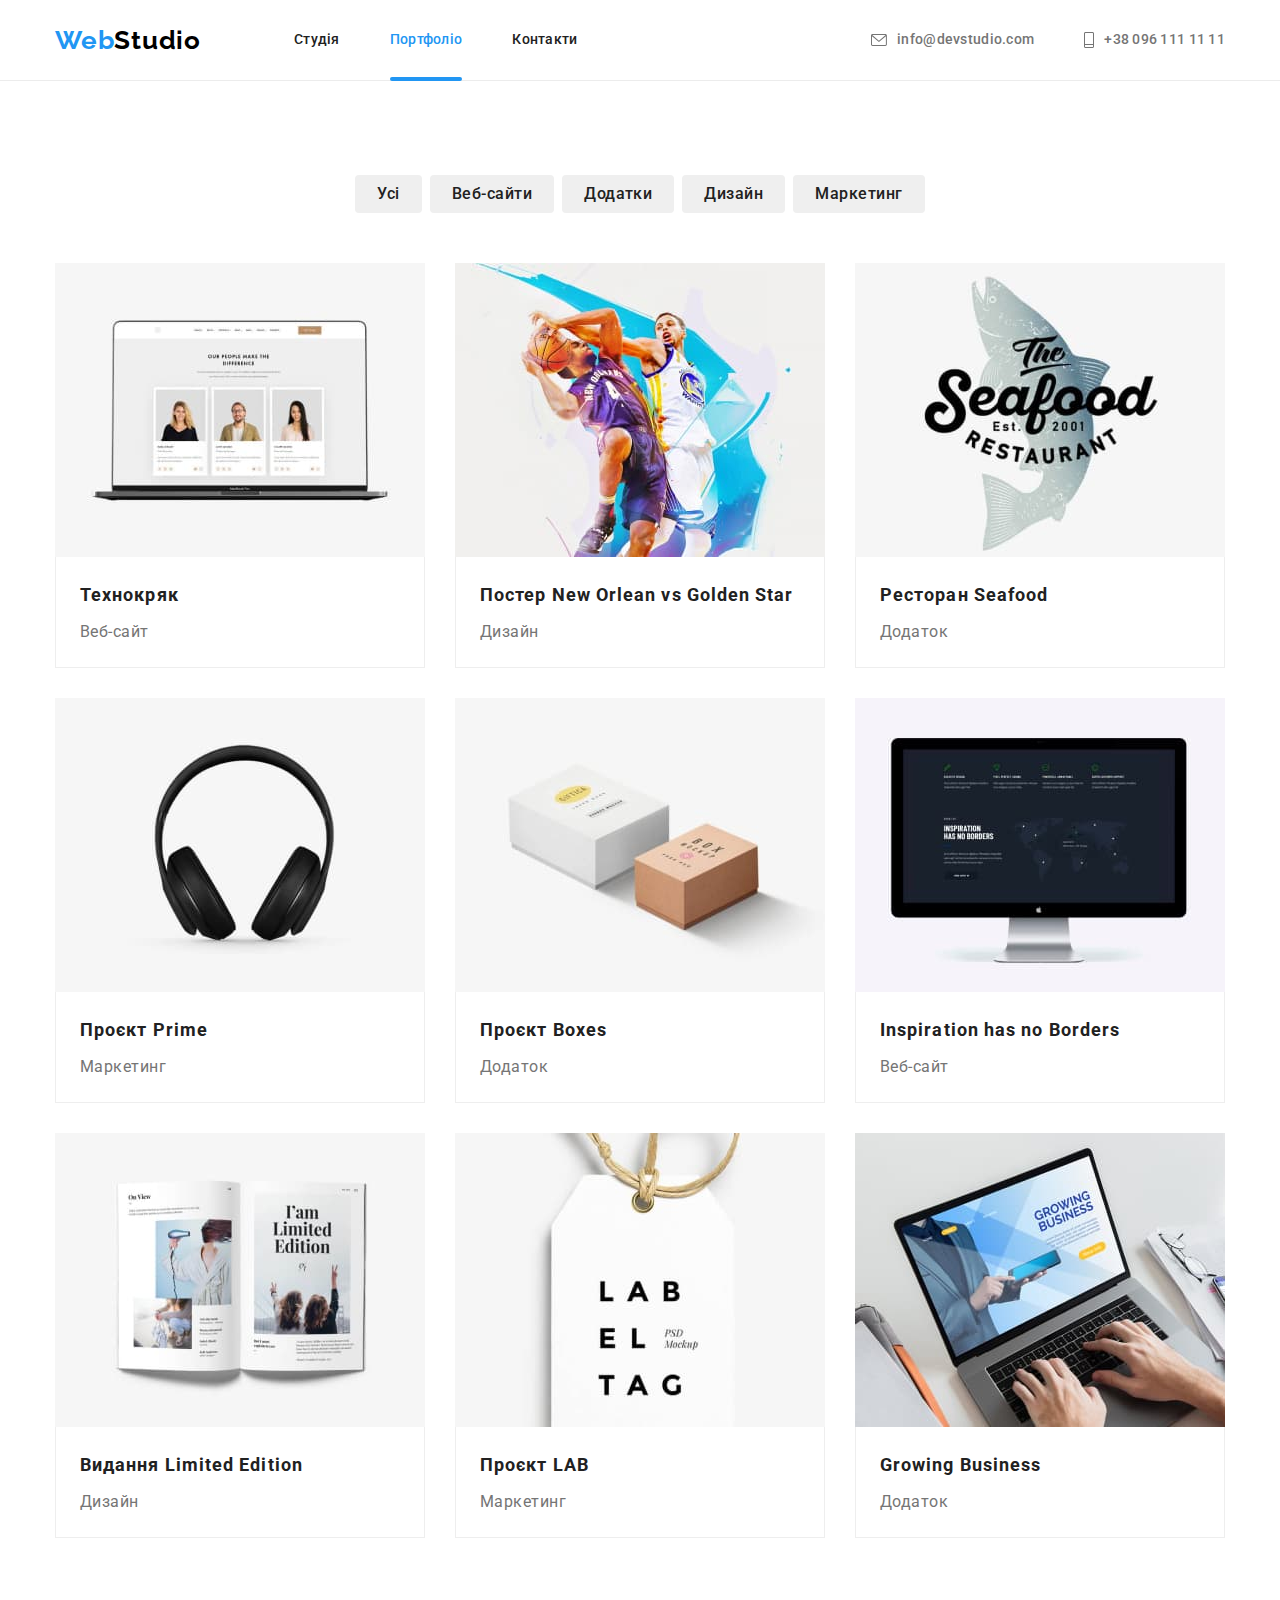
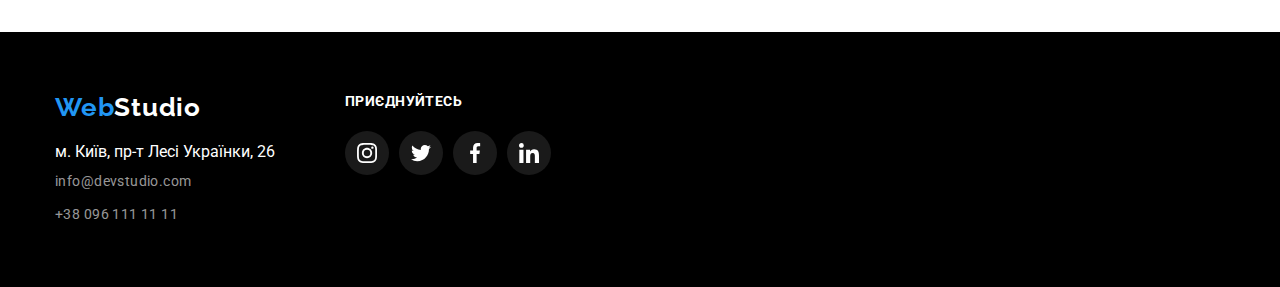
==== portfolio.html @ c5bbbfb1 "create repository" ====
<!DOCTYPE html>
<html lang="uk">
  <head>
    <meta charset="UTF-8" />
    <meta http-equiv="X-UA-Compatible" content="IE=edge" />
    <meta name="viewport" content="width=device-width, initial-scale=1.0" />
    <title>Web Studio</title>
    <link
      rel="stylesheet"
      href="https://cdnjs.cloudflare.com/ajax/libs/modern-normalize/1.1.0/modern-normalize.css"
      integrity="sha512-Y0MM+V6ymRKN2zStTqzQ227DWhhp4Mzdo6gnlRnuaNCbc+YN/ZH0sBCLTM4M0oSy9c9VKiCvd4Jk44aCLrNS5Q=="
      crossorigin="anonymous"
      referrerpolicy="no-referrer"
    />
    <link rel="stylesheet" href="./css/styles.css" />
    <link
      href="https://fonts.googleapis.com/css2?family=Raleway:wght@700&family=Roboto:wght@400;500;700;900&display=swap"
      rel="stylesheet"
    />
  </head>
  <body>
    <header class="header-page">
      <div class="container header-container">        
      <nav class="navigation">
        <a href="./index.html" class="logo link">
          <span  class="logo-web">Web</span>Studio
        </a>
        <ul class="list-nav list">
          <li>
            <a class="item-nav  link" href="./index.html">Студія</a>
          </li>
          <li>
            <a class="item-nav current link" href="./portfolio.html">Портфоліо</a>
          </li>
          <li><a class="item-nav link" href="">Контакти</a></li>
        </ul>
      </nav>

      <ul class="list-info list">
        <li>
          <a class="item-info link" href="mailto:info@devstudio.com">        
            <svg class="icon-header"  width="16" height="12">
              <use href="./images/icons.svg#icon-envelope"></use>
            </svg>
            info@devstudio.com        
          </a>
        </li>
        <li>
          <a class="item-info link" href="tel:+380961111111">
            <svg class="icon-header"  width="10" height="16">
              <use href="./images/icons.svg#icon-phone"></use>
            </svg>
            +38 096 111 11 11
          </a>
        </li>
      </ul>
      </div>
    </header>

    <main>
        <section class="section">
          <div class="container">
            <h1 class="visually-hidden"> Портфоліо</h1>
            <ul class="portfolio-items-nav list">
                <li class="portfolio-list"><button class="portfolio-btn btn" type="button">Усі</button></li>
                <li class="portfolio-list"><button class="portfolio-btn btn" type="button">Веб-сайти</button></li>
                <li class="portfolio-list"><button class="portfolio-btn btn" type="button">Додатки</button></li>
                <li class="portfolio-list"><button class="portfolio-btn btn" type="button">Дизайн</button></li>
                <li class="portfolio-list"><button class="portfolio-btn btn" type="button">Маркетинг</button></li>
            </ul>
            <ul class="portfolio-items list">
                <li class="portfolio-item">
                    <a class="link"  href="#"> 
                      <div class="portfolio-wrap">
                      <img src="./images/site1.jpg" alt="Приклад сайту" width="370" height="294">
                      <p class="portfolio-top-text"> Ресурс пропонує комплексні пропозиції з різним рівнем функціоналу та сервісів. Все це дозволить відвідувачу отримати вичерпні відомості про компанію чи приватну особу.</p>
                    </div>
                      <div class="example">
                    <h2 class="portfolio-subtitle"> Технокряк </h2>
                    <p class="portfolio-text"> Веб-сайт </p>
                  </div>
                  </a>
                </li>
                <li class="portfolio-item">
                    <a class="link"  href="#"> 
                      <div class="portfolio-wrap">
                      <img src="./images/design1.jpg" alt="Приклад дизайну" width="370" height="294">
                      <p class="portfolio-top-text"> Ресурс пропонує комплексні пропозиції з різним рівнем функціоналу та сервісів. Все це дозволить відвідувачу отримати вичерпні відомості про компанію чи приватну особу.</p>
                    </div>
                      <div class="example">
                    <h2 class="portfolio-subtitle"> Постер New Orlean vs Golden Star </h2>
                    <p class="portfolio-text"> Дизайн </p>
                 </div>
                 </a>
                </li>
                <li class="portfolio-item">
                    <a class="link" href="#">
                      <div class="portfolio-wrap">
                       <img src="./images/app1.jpg" alt="Приклад додатку" width="370" height="294">
                       <p class="portfolio-top-text"> Ресурс пропонує комплексні пропозиції з різним рівнем функціоналу та сервісів. Все це дозволить відвідувачу отримати вичерпні відомості про компанію чи приватну особу.</p>
                      </div>
                       <div class="example">
                    <h2 class="portfolio-subtitle"> Ресторан Seafood </h2>
                    <p class="portfolio-text"> Додаток </p>
                  </div>
                </a>
                </li>
                <li class="portfolio-item">
                    <a class="link" href="#"> 
                      <div class="portfolio-wrap">
                      <img src="./images/marketing1.jpg" alt="Приклад маркетингу" width="370" height="294">
                      <p class="portfolio-top-text"> Ресурс пропонує комплексні пропозиції з різним рівнем функціоналу та сервісів. Все це дозволить відвідувачу отримати вичерпні відомості про компанію чи приватну особу.</p>
                    </div>
                      <div class="example">
                      <h2 class="portfolio-subtitle"> Проєкт Prime </h2>
                    <p class="portfolio-text"> Маркетинг </p>
                  </div>
                  </a>
                </li>
                <li class="portfolio-item">
                    <a class="link" href="#"> 
                      <div class="portfolio-wrap">
                      <img src="./images/app2.jpg" alt="Приклад додатку" width="370" height="294">
                      <p class="portfolio-top-text"> Ресурс пропонує комплексні пропозиції з різним рівнем функціоналу та сервісів. Все це дозволить відвідувачу отримати вичерпні відомості про компанію чи приватну особу.</p>
                    </div>
                      <div class="example">
                      <h2 class="portfolio-subtitle"> Проєкт Boxes </h2>
                    <p class="portfolio-text"> Додаток </p>
                  </div>
                  </a>
                </li>
                <li class="portfolio-item">
                    <a class="link" href="#">
                      <div class="portfolio-wrap">
                       <img src="./images/site2.jpg" alt="Приклад сайту" width="370" height="294">
                       <p class="portfolio-top-text"> Ресурс пропонує комплексні пропозиції з різним рівнем функціоналу та сервісів. Все це дозволить відвідувачу отримати вичерпні відомості про компанію чи приватну особу.</p>
                      </div>
                       <div class="example">
                      <h2 class="portfolio-subtitle"> Inspiration has no Borders </h2>
                    <p class="portfolio-text">  Веб-сайт </p>
                  </div>
                  </a>
                </li>
                <li class="portfolio-item">
                    <a class="link" href="#"> 
                      <div class="portfolio-wrap">
                      <img src="./images/design2.jpg" alt="Приклад дизайну" width="370" height="294">
                      <p class="portfolio-top-text"> Ресурс пропонує комплексні пропозиції з різним рівнем функціоналу та сервісів. Все це дозволить відвідувачу отримати вичерпні відомості про компанію чи приватну особу.</p>
                    </div>
                      <div class="example">
                      <h2 class="portfolio-subtitle"> Видання Limited Edition </h2>
                    <p class="portfolio-text"> Дизайн </p>
                  </div>
                  </a>
                </li>
                <li class="portfolio-item">
                    <a class="link" href="#"> 
                      <div class="portfolio-wrap">
                      <img src="./images/marketing2.jpg" alt="Приклад маркетингу" width="370" height="294">
                      <p class="portfolio-top-text"> Ресурс пропонує комплексні пропозиції з різним рівнем функціоналу та сервісів. Все це дозволить відвідувачу отримати вичерпні відомості про компанію чи приватну особу.</p>
                    </div>
                      <div class="example">
                      <h2 class="portfolio-subtitle"> Проєкт LAB </h2>
                    <p class="portfolio-text"> Маркетинг </p>
                  </div>
                  </a>
                </li>
                <li class="portfolio-item">
                    <a class="link" href="#"> 
                      <div class="portfolio-wrap"> 
                      <img src="./images/app3.jpg" alt="Приклад додатку" width="370" height="294">
                      <p class="portfolio-top-text"> Ресурс пропонує комплексні пропозиції з різним рівнем функціоналу та сервісів. Все це дозволить відвідувачу отримати вичерпні відомості про компанію чи приватну особу.</p>
                    </div>
                      <div class="example">
                      <h2 class="portfolio-subtitle"> Growing Business </h2>
                    <p class="portfolio-text"> Додаток </p>
                  </div>
                  </a>
                </li>
            </ul>
          </div>
        </section>
    </main>

    <footer class="footer-page">
      <div class="container footer-container">
        <div class="address-div">
        <div class="all-logo">
      <a href="./index.html" class="logo link">
        <span class="logo-web">Web</span>Studio
      </a>
    </div>
      <address class="footer-address">м. Київ, пр-т Лесі Українки, 26</address>
        <ul class="list ">
          <li class="footer-list">
            <a class="item-info mail link" href="mailto:info@devstudio.com">
              info@devstudio.com
            </a>
          </li>
          <li class="footer-list">
            <a class="item-info tel link" href="tel:+380961111111">
              +38 096 111 11 11
            </a>
          </li>
        </ul>
    </div>
      <div class="footer-soc">    
      <span class="footer-title">ПРИЄДНУЙТЕСЬ</span>
      <ul class="footer-soc-list">
        <li class="footer-soc-item">
          <a class="soc-link" href="#">
          <svg class="soc-svg" width="20" height="20">
            <use href="./images/icons.svg#icon-instagram"></use>
          </svg>
        </a>
        </li>
        <li class="footer-soc-item">
          <a class="soc-link" href="#">
          <svg class="soc-svg" width="20" height="20">
            <use href="./images/icons.svg#icon-twitter"></use>
          </svg>
        </a>
        </li>
        <li class="footer-soc-item">
          <a class="soc-link" href="#">
          <svg class="soc-svg" width="20" height="20">
            <use href="./images/icons.svg#icon-facebook"></use>
          </svg>
        </a>
        </li>
        <li class="footer-soc-item">
          <a class="soc-link" href="#">
          <svg class="soc-svg" width="20" height="20">
            <use href="./images/icons.svg#icon-linkedin"></use>
          </svg>
        </a>
        </li>
      </ul>
    </div>
    </div>

    </footer> 
  </body>
</html>
---- css/styles.css ----
:root {

    --primary-background-color: #FFFFFF;
    --hero-background-color: #2F303A;
    --section-backgroud-color: #F5F4FA; 
    --footer-background-color:  #000000;
    --title-text-color: #212121;
    --hero-title-color:  #FFFFFF;
    --subtitle-text-color: #212121;
    --text-color:  #757575;
    --accent-color:  #2196F3;
    --btn-background-color: #2196F3;
    --btn-text-color: #212121;
    --btn-text-color-active:  #FFFFFF;
    --btn-background-active: #188CE8; 
    --logo-text: #000000; 
    --svg-color: #FFFFFF;
    --svg-second-color: #AFB1B8; 
}

body {
    color:var(--title-text-color);
    font-family: Roboto, sans-serif;
    background-color: var(--primary-background-color);
}

h1,
h2,
h3,
h4,
h5,
h6,
p {
  margin: 0;
}

ul {
    list-style: none;
    margin: 0;
    padding: 0;
  }

  img {
    display: block;
  }

.link  {
    text-decoration: none;
}

.list {
    list-style: none;
}

.btn {
    font-family: inherit;
    cursor: pointer;
    border: none;
}

.container {
    width: 1200px;
    padding-left: 15px;
    padding-right: 15px;
    margin: 0 auto;
    /* outline: 2px solid red; */
  }

  .title {
    font-size: 36px;
    line-height: 1.17;
    text-align: center;
    letter-spacing: 0.03em;
    color: var(--title-text-color);
    margin: 0 auto 50px;
   }
  

/* ----------- ШАПКА-----------*/
.header-page {
    border-bottom: 1px solid #ECECEC;
    position: relative;
}

.header-container {
    display:flex;
    align-items: center;
    /* padding-top: 24px;
    padding-bottom: 25px; */
    height: 80px;
}

.logo {
    font-family: 'Raleway';
    font-weight: 700;
    font-size: 26px;
    line-height: 1.19;
    letter-spacing: 0.03em;
    color: var(--logo-text);
    margin-right: 93px;
}

.logo-web {
    color: var(--accent-color);
}

.navigation {
    margin-right: auto;
    display:flex;
    align-items: center;
}

.list-nav  {
    display: flex;
    gap: 50px;
    margin: 0;
}

.list-info {
    display: flex;
    gap: 50px;
}


.icon-header {
    margin-right: 10px;
    fill: currentColor;

}

.item-nav {
    display: block;
    position: relative;
    font-weight: 500;
    font-size: 14px;
    line-height: 1.14;
    letter-spacing: 0.02em;
    color: var(--subtitle-text-color);
    transition: color 250ms cubic-bezier(0.4, 0, 0.2, 1);
    padding: 32px 0; 
 
}


.item-nav:hover,
.item-nav:focus {
    color: var(--accent-color); 
}



.current::after  {
    content: '';
    position: absolute;
    width: 100%; 
    height: 4px;
    background-color: #2196F3;
    border-radius: 2px;
    bottom: 0;
    left: 0;
    display: block; 
    bottom: -1px;
    
}

.item-nav.current {
    color: var(--accent-color);

} 

.item-info {
    display: flex;
    align-items: center;
    font-weight: 500;
    font-size: 14px;
    line-height: 1.14;
    letter-spacing: 0.02em;
    color: var(--text-color);
    transition: color 250ms cubic-bezier(0.4, 0, 0.2, 1);
}

.item-info:hover,
.item-info:focus {
    color: var(--accent-color);
}

/* ГЕРОЙ */

.hero {
    padding-top: 200px;
    padding-bottom: 200px;
    background-image:
    linear-gradient(rgba(47, 48, 58, 0.4),
     rgba(47, 48, 58, 0.4)), 
    url(../images/background.jpg);
    background-repeat: no-repeat;
    background-position: center;
    background-size: cover;
    max-width: 1600px;
    margin: 0 auto;     
}


.hero-title {
    font-weight: 900;
    font-size: 44px;
    line-height: 1.36;
    text-align: center;
    letter-spacing: 0.06em;
    text-transform: uppercase;
    color: var(--hero-title-color);
    margin-bottom: 30px;

}

.hero-btn {
    font-weight: 700;
    font-size: 16px;
    line-height: 1.88;
    display: flex;
    align-items: center;
    text-align: center;
    letter-spacing: 0.06em;
    color: var(--btn-text-color-active) ;
    background-color: var(--btn-background-color);
    margin: 0 auto;
    min-width: 216px;
    box-shadow: 0px 4px 4px rgba(0, 0, 0, 0.15);
    border-radius: 4px;
    padding: 10px 32px;
    transition: color 250ms cubic-bezier(0.4, 0, 0.2, 1),  
        background 250ms cubic-bezier(0.4, 0, 0.2, 1);
    }

.hero-btn:hover,
.hero-btn:focus {
    color: var(--hero-title-color);
    background: var(--btn-background-active);
}

/* ----------- НАШІ ОСОБЛИВОСТІ-----------*/
.section {
    padding-top: 94px;
    padding-bottom: 94px;
}


.visually-hidden {
    position: absolute;
    width: 1px;
    height: 1px;
    margin: -1px;
    border: 0;
    padding: 0;
    white-space: nowrap;
    clip-path: inset(100%);
    clip: rect(0 0 0 0);
    overflow: hidden;
  }
  
.features.section {
     padding-bottom: 0;
}

.features-list {
    display: flex;
    gap: 30px;
}

.features-subtitle {
    font-size: 14px;
    line-height: 1.14;
    letter-spacing: 0.03em;
    text-transform: uppercase;
    color: var(--subtitle-text-color);
    margin-bottom: 10px;
}

.features-item {
    flex-basis: calc((100% - 90px)/4)
}

.features-text {
    font-size: 14px;
    line-height: 1.71;
    letter-spacing: 0.03em;
    color: var(--text-color);
}

.features-svg {
    display: flex;
    gap: 30px;
}

.features-icons {
    display: flex;
    height: 120px;
    background-color: #F5F4FA;
    gap: 30px;
    align-items: center;
    justify-content: center;
    margin-bottom: 30px;
}



/* ----------- ЧИМ МИ ЗАЙМАЄМОСЬ-----------*/
.about-container {
    display: flex;
    flex-wrap: wrap;
    padding-top: 0 auto;
}

.about-list {
    display: flex;
    gap: 30px;
}
.about-item {
    position: relative;
}

.about-text {
    position: absolute;
    width: 100%;
    height: 70px;
    left: 0;
    font-weight: 700;
    font-size: 14px;
    line-height: 1.14;
    text-align: center;
    letter-spacing: 0.03em;
    text-transform: uppercase;
    color: #FFFFFF;
    background: rgba(47, 48, 58, 0.8);
    display: flex; 
    align-items: center; 
    justify-content: center;
    bottom: 0;
}

/* ----------- НАША КОМАНДА-----------*/
.our-container {
    display: flex;
    flex-wrap: wrap;   
}

.person {
    padding-top: 30px ;
    padding-bottom: 30px;
}

.our {
   background-color: var(--section-backgroud-color); 
}

.our-list .our-item {
    background-color: var(--primary-background-color);
}
 
.our-list {
    display: flex;
    gap: 30px;
}

 .our-item {
    box-shadow: 0px 1px 3px rgba(0, 0, 0, 0.12), 0px 1px 1px rgba(0, 0, 0, 0.14), 0px 2px 1px rgba(0, 0, 0, 0.2);
    border-radius: 0px 0px 4px 4px;
 }


.our-item-name {
    font-weight: 500;
    font-size: 16px;
    line-height: 1.19;
    text-align: center;
    letter-spacing: 0.03em;
    color: var(--subtitle-text-color);
    margin-bottom: 10px;
}

.our-text {
    font-size: 16px;
    line-height: 1.19;
    text-align: center;
    letter-spacing: 0.03em;
    color: var(--text-color);
}

.soc-svg {
    fill: var(--svg-second-color);
    transition: fill 250ms cubic-bezier(0.4, 0, 0.2, 1);
    
}

.soc-item {
    width: 44px;
    height: 44px;  
}

.soc-list {
    display: flex; 
    justify-content: center;
    gap: 10px;
    margin-top: 16px; 
 }

.soc-link {
    width: 100%;
    height: 100%;
    display: flex;
    border-radius: 24px;
    align-items: center;
    justify-content: center;
    transition: background-color 250ms cubic-bezier(0.4, 0, 0.2, 1);
}

.soc-svg:hover,
.soc-svg:focus {
    fill: var(--svg-color);
}

.soc-link:hover,
.soc-link:focus {
    background-color: var(--accent-color);
}

.soc-link:hover .soc-svg {
    fill: var(--svg-color); 
}

.soc-link:focus .soc-svg {
    fill: var(--svg-color); 
}


/* ------НАШІ КЛІЄНТИ------- */

.client-list {
    display: flex;
    align-items: center;
    justify-content: center;
    gap: 30px;
}

.client-svg {
    fill: var(--svg-second-color);
    transition: fill 250ms cubic-bezier(0.4, 0, 0.2, 1);
    
}

.client-svg:hover {
    fill: var(--accent-color);
}

.client-link {
    height: 92px;
    border: 1px solid #AFB1B8;
    border-radius: 4px;
    display: flex;
    align-items: center;
    justify-content: center;
    transition: border 250ms cubic-bezier(0.4, 0, 0.2, 1);
}
.client-item {
    flex-basis: calc((100% - 150px)/6)
}

.client-link:hover .client-svg {
    fill: var(--accent-color);
}
.client-link:focus .client-svg {
    fill: var(--accent-color);
}

.client-link:hover,
.client-link:focus {
    border: 1px solid #2196F3; 
}

/* -----------ПІДВАЛ-----------*/
.footer-container {
    display: flex;
    gap: 70px;
} 

.footer-page {
    background-color: var(--footer-background-color);
    color: var(--hero-title-color);
    padding-top: 60px;
    padding-bottom: 60px;
}
.footer-page .item-info {
    font-weight: 400;
    font-size: 14px;
    line-height: 1.71;
    letter-spacing: 0.03em;
}

.footer-page .logo {
    color: var(--hero-title-color);
}

.all-logo {
    margin-bottom: 20px;
}
.footer-page  .logo  {
    margin-right: 0;
}
 .mail, .tel {
    color: rgba(255, 255, 255, 0.6);
}
.footer-list:not(:last-child) {
    margin-bottom: 9px;
}

.footer-address {
	font-style: inherit;
    margin-bottom: 9px;
}


/* -----FOOTER SOCIAL LINK-------- */

.footer-title {
    font-weight: 700;
    font-size: 14px;
    line-height: 16px;
    letter-spacing: 0.03em;
    color: #FFFFFF;
}

.footer-soc-item {
    width: 44px;
    height: 44px;  
    background: rgba(255, 255, 255, 0.1);
    border-radius: 24px;
}
.soc-link {
    width: 100%;
    height: 100%;
}

.footer-soc {
    width: 206px;
    height: 80px;
    display: block;
    align-items: baseline;
    box-sizing: border-box;
   
}
 .footer-soc-list {
    display: flex;
    gap: 10px;
    margin-top: 20px;
 }

 .footer-soc-item .soc-svg {
    fill: #FFFFFF;
 }


/* -----------ПОРТФОЛІО----------- */

.portfolio-items-nav {
    display: flex;
    margin-bottom: 50px;
    gap: 8px;
    justify-content: center;
}

.portfolio-items {
    display: flex;
    gap: 30px;
    flex-wrap: wrap;
}
.portfolio-item {
    flex-basis: calc((100% - 60px)/3);
    /* border-bottom: 1px solid #EEEEEE; */
    text-decoration: none;
    
    
}

.portfolio-btn {
    /* min-width: 125px; */
    font-weight: 500;
    font-size: 16px;
    line-height: 1.62;
    text-align: center;
    letter-spacing: 0.03em;
    color: var(--title-text-color);
    border-radius: 4px;
    padding: 6px 22px;
    transition: color 250ms cubic-bezier(0.4, 0, 0.2, 1),
    background-color 250ms cubic-bezier(0.4, 0, 0.2, 1),
    box-shadow 250ms cubic-bezier(0.4, 0, 0.2, 1);
}

.portfolio-btn:hover,
.portfolio-btn:focus {
    color: var(--btn-text-color-active);
    background-color: var(--accent-color);
    box-shadow: 0px 3px 1px rgba(0, 0, 0, 0.1), 
    0px 1px 2px rgba(0, 0, 0, 0.08), 
    0px 2px 2px rgba(0, 0, 0, 0.12);
}

.portfolio-item .link {
    display:block;
    transition: box-shadow 250ms cubic-bezier(0.4, 0, 0.2, 1);
}


.portfolio-item .link:hover,
.portfolio-item .link:focus {
    box-shadow: 0px 1px 1px rgba(0, 0, 0, 0.12), 
    0px 4px 4px rgba(0, 0, 0, 0.06), 
    1px 4px 6px rgba(0, 0, 0, 0.16);
}

.portfolio-subtitle {
    font-size: 18px;
    line-height: 2;
    letter-spacing: 0.06em;
    color: var(--subtitle-text-color);
    margin-bottom: 4px;
}

.portfolio-text {
    font-size: 16px;
    line-height: 1.88;
    letter-spacing: 0.03em;
    color: var(--text-color);
}

.example {
    padding: 20px 24px;
    border: 1px  solid #EEEEEE;
    border-top: 0;
}

.portfolio-wrap {
    position: relative;
    overflow: hidden;
}
.portfolio-top-text {
    position: absolute;
    top: 0;
    left: 0;
    background-color: rgba(33, 150, 243, 0.9);
    color: #FFFFFF;
    font-weight: 400;
    font-size: 18px;
    line-height: 1.56;
    letter-spacing: 0.03em;
    padding: 0 24px;
    display: flex;
    align-items: center;
    justify-content: center;

    height: 100%;
    transform: translateY(100%);
    transition:  transform 250ms cubic-bezier(0.4, 0, 0.2, 1);
}

.link:hover .portfolio-top-text,
.link:focus .portfolio-top-text {
    transform: translateY(0%)
}

.backdrop {
    position: fixed;
    top: 0;
    width: 100%;
    height: 100%;
    background-color: rgba(0, 0, 0, 0.2);
    transition: opacity 250ms cubic-bezier(0.4, 0, 0.2, 1),
    visibility 250ms cubic-bezier(0.4, 0, 0.2, 1);

}



.modal {
    width: 528px;
    min-height: 581px;
    background: #FFFFFF;
    box-shadow: 0px 1px 3px rgba(0, 0, 0, 0.12), 0px 1px 1px rgba(0, 0, 0, 0.14), 0px 2px 1px rgba(0, 0, 0, 0.2);
    border-radius: 4px;
    position: absolute;
    top: 50%;
    left: 50%;
    transform: translate(-50%, -50%) scale(1);
    transition: transform 250ms cubic-bezier(0.4, 0, 0.2, 1);
}

.backdrop.is-hidden .modal {
    transform: translate(-50%, -50%) scale(1.5);
}

.modal-close {
    position: absolute;
    right: 8px;
    top: 8px;
    width: 30px;
    height: 30px;
    border: 1px solid rgba(0, 0, 0, 0.1);
    border-radius: 50%;
    display: flex;
    align-items: center;
    justify-content: center;
    background-color: transparent ;

    cursor: pointer;
}



.is-hidden {
    opacity: 0;
    visibility: hidden;
    pointer-events: none;
}
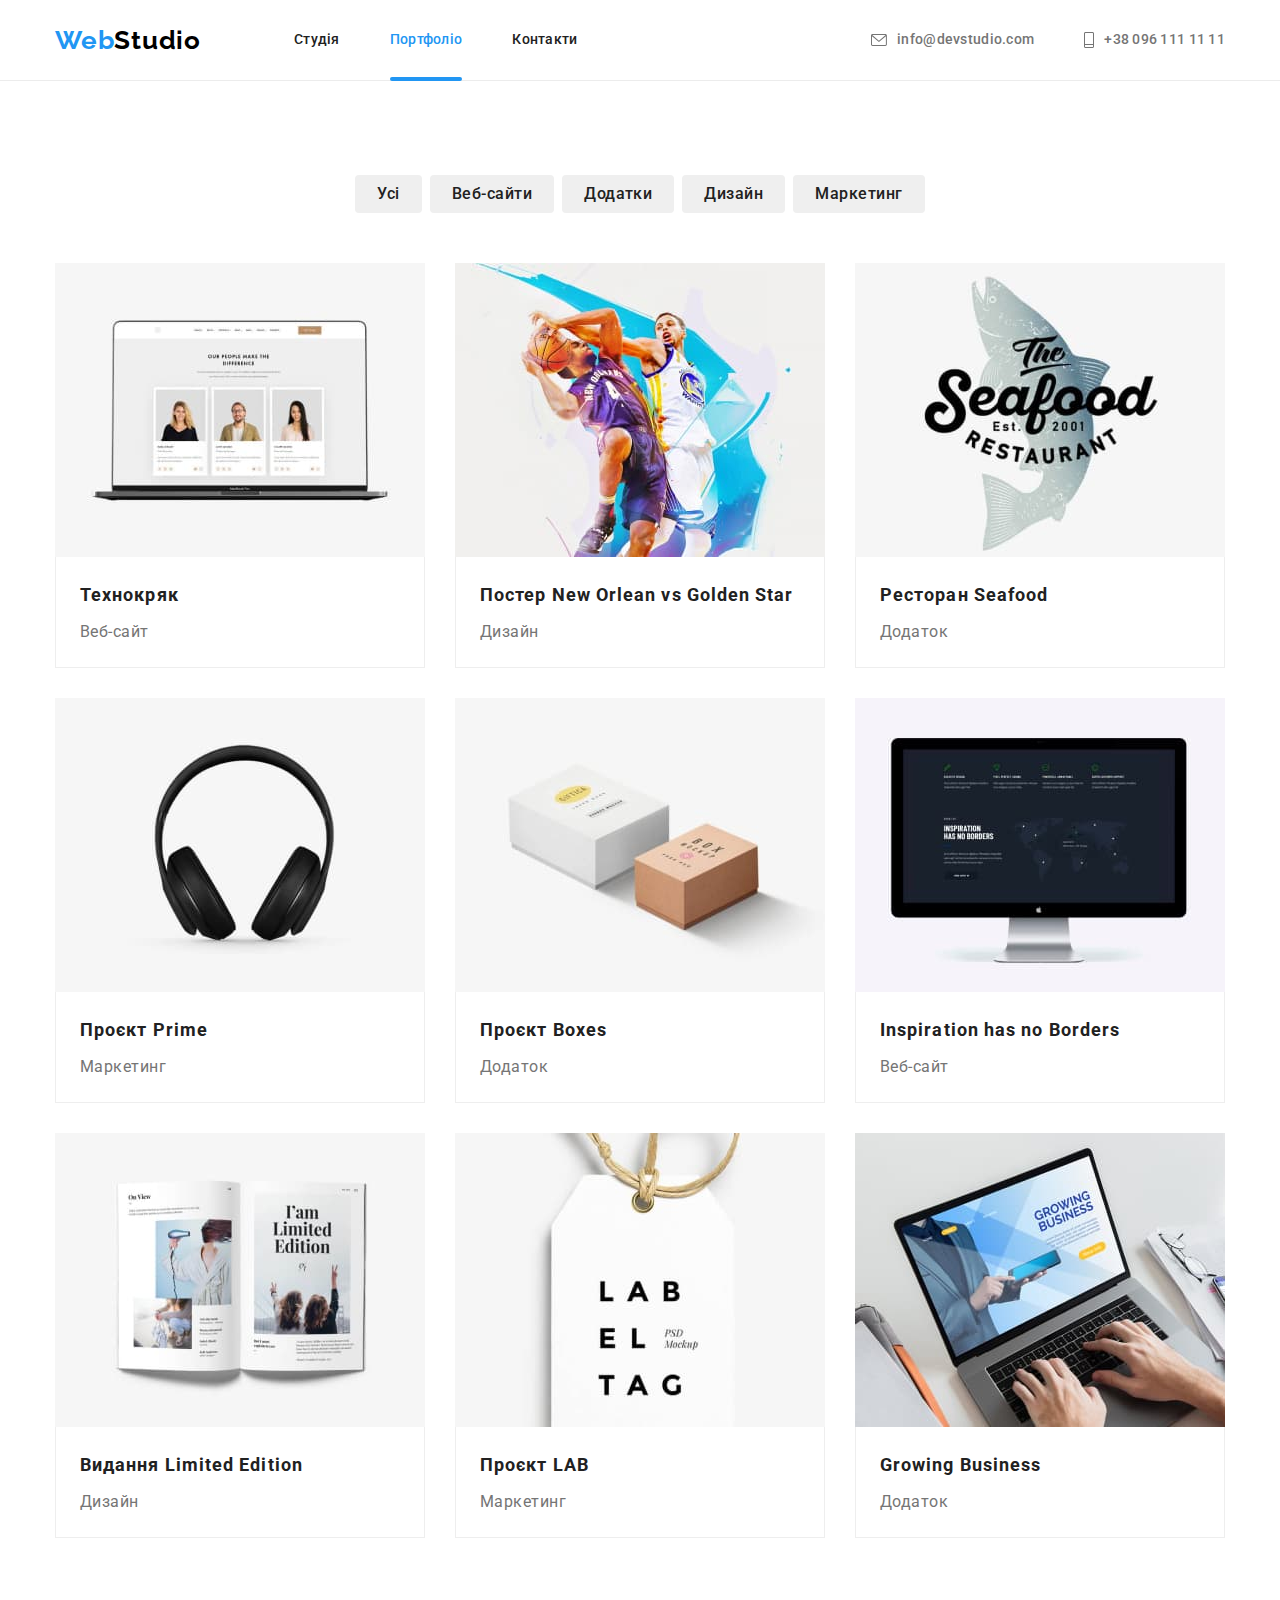
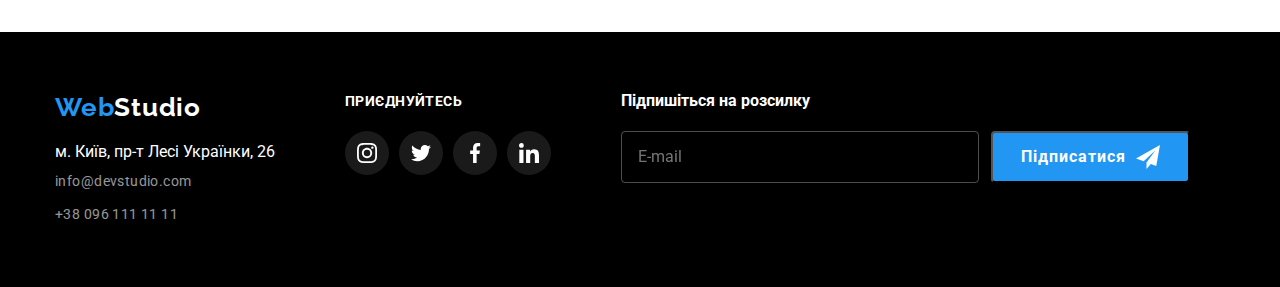
==== commit 0b24175f: "Fix 1.0" ====
--- a/portfolio.html
+++ b/portfolio.html
@@ -237,6 +237,22 @@
         </li>
       </ul>
     </div>
+    <div class="footer-form">
+      <form class="footer-form-field">
+        <label class="footer-form-label" for="email">
+          <b class="footer-form-label">Підпишіться на розсилку</b>
+        </label>
+        <div class="footer-input">
+          <input type="email" name="email" placeholder="E-mail" class="footer-email" id="email">
+        <button type="submit" class="footer-btn">
+          Підписатися
+          <svg class="icon-send" width="24px" height="24px">
+            <use href="./images/icons.svg#icon-icon-send"></use>
+          </svg>
+        </button>
+        </div>
+      </form>
+    </div>
     </div>
 
     </footer> 
--- a/css/styles.css
+++ b/css/styles.css
@@ -558,6 +558,55 @@
     fill: #FFFFFF;
  }
 
+ /* ПІДПИШІТЬСЯ НА РОЗСИЛКУ */
+
+ .footer-email {
+    width: 358px;
+	padding: 16px;
+	background-color: transparent;
+    color: #FFFFFF;
+    border: 1px solid rgba(255, 255, 255, 0.3);
+	filter: drop-shadow(0px 4px 4px rgba(0, 0, 0, 0.15));
+	border-radius: 4px;
+	transition: border-color 250ms cubic-bezier(0.4, 0, 0.2, 1);
+
+ }
+
+ .footer-email:hover,
+ .footer-email:focus {
+    border-color: #2196F3;
+    outline: none;
+ }
+
+ .footer-btn {
+    display: flex;
+	align-items: center;
+	margin-left: 12px;
+	padding: 10px 28px;
+	font-weight: 700;
+	letter-spacing: 0.06em;
+    background-color: #2196F3;
+	color: #FFFFFF;
+	border-radius: 4px;
+	box-shadow: 0px 4px 4px rgba(0, 0, 0, 0.15);
+    transition:  background-color 250ms cubic-bezier(0.4, 0, 0.2, 1);
+    cursor: pointer;
+ }
+
+ .icon-send {
+    margin-left: 10px;
+} 
+
+ .footer-btn:hover,
+ .footer-btn:focus {
+    background-color: #188CE8; 
+}
+
+.footer-input {
+    display: flex;
+    margin-top: 20px;
+}
+
 
 /* -----------ПОРТФОЛІО----------- */
 
@@ -668,6 +717,7 @@
     transform: translateY(0%)
 }
 
+/* -------Модальне вікно ------- */
 .backdrop {
     position: fixed;
     top: 0;
@@ -692,6 +742,8 @@
     left: 50%;
     transform: translate(-50%, -50%) scale(1);
     transition: transform 250ms cubic-bezier(0.4, 0, 0.2, 1);
+
+    padding: 40px;
 }
 
 .backdrop.is-hidden .modal {
@@ -712,6 +764,16 @@
     background-color: transparent ;
 
     cursor: pointer;
+   
+}
+
+.modal-close-icon {
+    transition: fill 250ms cubic-bezier(0.4, 0, 0.2, 1);
+}
+
+.modal-close:focus  .modal-close-icon,
+.modal-close:hover  .modal-close-icon {
+    fill: #2196F3;;
 }
 
 
@@ -721,3 +783,232 @@
     visibility: hidden;
     pointer-events: none;
 }
+
+.modal-title {
+font-weight: 700;
+font-size: 20px;
+line-height: 1.15;
+text-align: center;
+letter-spacing: 0.03em;
+color: #212121;
+margin-bottom: 12px;
+}
+
+.modal-form {
+}
+
+.modal-field {
+    
+}
+
+.modal-input {
+    width: 100%;
+    height: 40px;
+    border: 1px solid rgba(33, 33, 33, 0.2);
+    border-radius: 4px;
+    background-color: transparent;
+    
+    padding: 12px 42px;
+    outline: transparent;
+    transition: border 250ms cubic-bezier(0.4, 0, 0.2, 1);
+}
+
+.modal-input:focus,
+.modal-input:hover {
+    border: 1px solid #2196F3;
+}
+
+.modal-input:focus + .modal-icon,
+.modal-input:hover + .modal-icon {
+    fill: #2196F3;
+}
+
+.input-wrapper {
+    position: relative;
+    margin-bottom: 10px;
+
+}
+
+
+.modal-icon {
+    position: absolute;
+    left: 12px;
+    top: 50%;
+    transform: translateY(-50%);
+
+    transition: fill 250ms cubic-bezier(0.4, 0, 0.2, 1);
+}
+
+.modal-textarea {
+    width: 100%;
+    height: 120px;
+    border: 1px solid rgba(33, 33, 33, 0.2);
+    border-radius: 4px;
+    resize: none;
+    transition: outline 250ms cubic-bezier(0.4, 0, 0.2, 1);
+
+}
+
+.modal-textarea:focus,
+.modal-textarea:hover {
+    border: none;
+    outline: 1px solid #2196F3;
+}
+
+
+.modal-input::placeholder {
+    font-weight: 400;
+    font-size: 12px;
+    line-height: 1.17;
+    letter-spacing: 0.01em;
+    color: rgba(117, 117, 117, 0.5);
+    }
+
+.input-label {
+    display: block;
+    margin-bottom: 4px;
+    font-weight: 400;
+    font-size: 12px;
+    line-height: 1.17;
+    letter-spacing: 0.01em;
+    color: #757575;
+    }
+
+.modal-field .modal-textarea{
+    padding: 12px 16px;
+    }
+
+ .modal-field  {
+    margin-bottom: 20px;
+    }
+
+
+/* Політика */
+.checkbox-text {
+    position: relative;
+  display: flex;
+  align-items: center;
+   width: 100%;
+   font-weight: 400;
+   font-size: 14px;
+   line-height: 1.71;
+   letter-spacing: 0.03em;
+   color: #757575;
+   margin-left: 7px;
+
+}
+
+.checkbox-text span {
+    width: 16px;
+    height: 15px;
+    border: 2px solid #303030;
+    border-radius: 2px;
+    margin-right: 7px;
+    display: flex;
+    align-items: center;
+    justify-content: center;
+    fill: transparent;
+}
+
+
+.checkbox:checked + .checkbox-text span  {
+    background-color: #2196F3;
+    border: none;
+  }
+
+  .checkbox:focus + .checkbox-text span,
+  .checkbox:hover + .checkbox-text span  {
+    border-color: #2196F3;
+  
+  }
+ 
+.checkbox{
+    appearance: none; 
+    position: absolute;   
+}
+
+.checkbox-text a {
+    display: block;
+    margin-left: 4px;
+    text-decoration-line: underline;
+    color: #2196F3;
+
+}
+
+/* 
+.label {
+     position: relative;
+   display: block;
+    width: 100%;
+    font-weight: 400;
+    font-size: 14px;
+    line-height: 1.71;
+    letter-spacing: 0.03em;
+    color: #757575;
+    margin-left: 7px;
+
+}
+
+
+
+.checkbox-input {
+    appearance: none; 
+    position: absolute;   
+}
+
+
+.checkbox-box {
+    position: absolute;
+   display: flex;
+    margin-right: 9px;
+    opacity: 1;
+    transition: opacity 250ms cubic-bezier(0.4, 0, 0.2, 1);
+}
+
+.checkbox-input:checked ~ .checkbox-box {
+    opacity: 0;
+}
+
+.checkbox-icon {
+    position: absolute;
+    display: flex;
+    margin-right: 9px;
+    opacity: 0;
+    background-color: #2196F3;
+    transition: opacity 250ms cubic-bezier(0.4, 0, 0.2, 1);
+}
+
+.checkbox-input:checked ~ .checkbox-icon {
+    opacity: 1;
+} */
+
+
+
+
+
+
+
+
+.submit-btn {
+    display: block;
+    margin: 0 auto;
+    margin-top: 30px;
+    width: 200px;
+    height: 50px;
+    background-color: #2196F3;
+    color: #FFFFFF;
+    font-size: 16px;
+    line-height: 1.875;
+    letter-spacing: 0.06em;
+    font-weight: 700;
+    border: none;
+    box-shadow: 0px 4px 4px rgb(0 0 0 / 15%);
+    border-radius: 4px;
+    cursor: pointer;
+    transition:  background-color 250ms cubic-bezier(0.4, 0, 0.2, 1);
+}
+
+.submit-btn:focus,
+.submit-btn:hover {
+    background-color: #188CE8; 
+}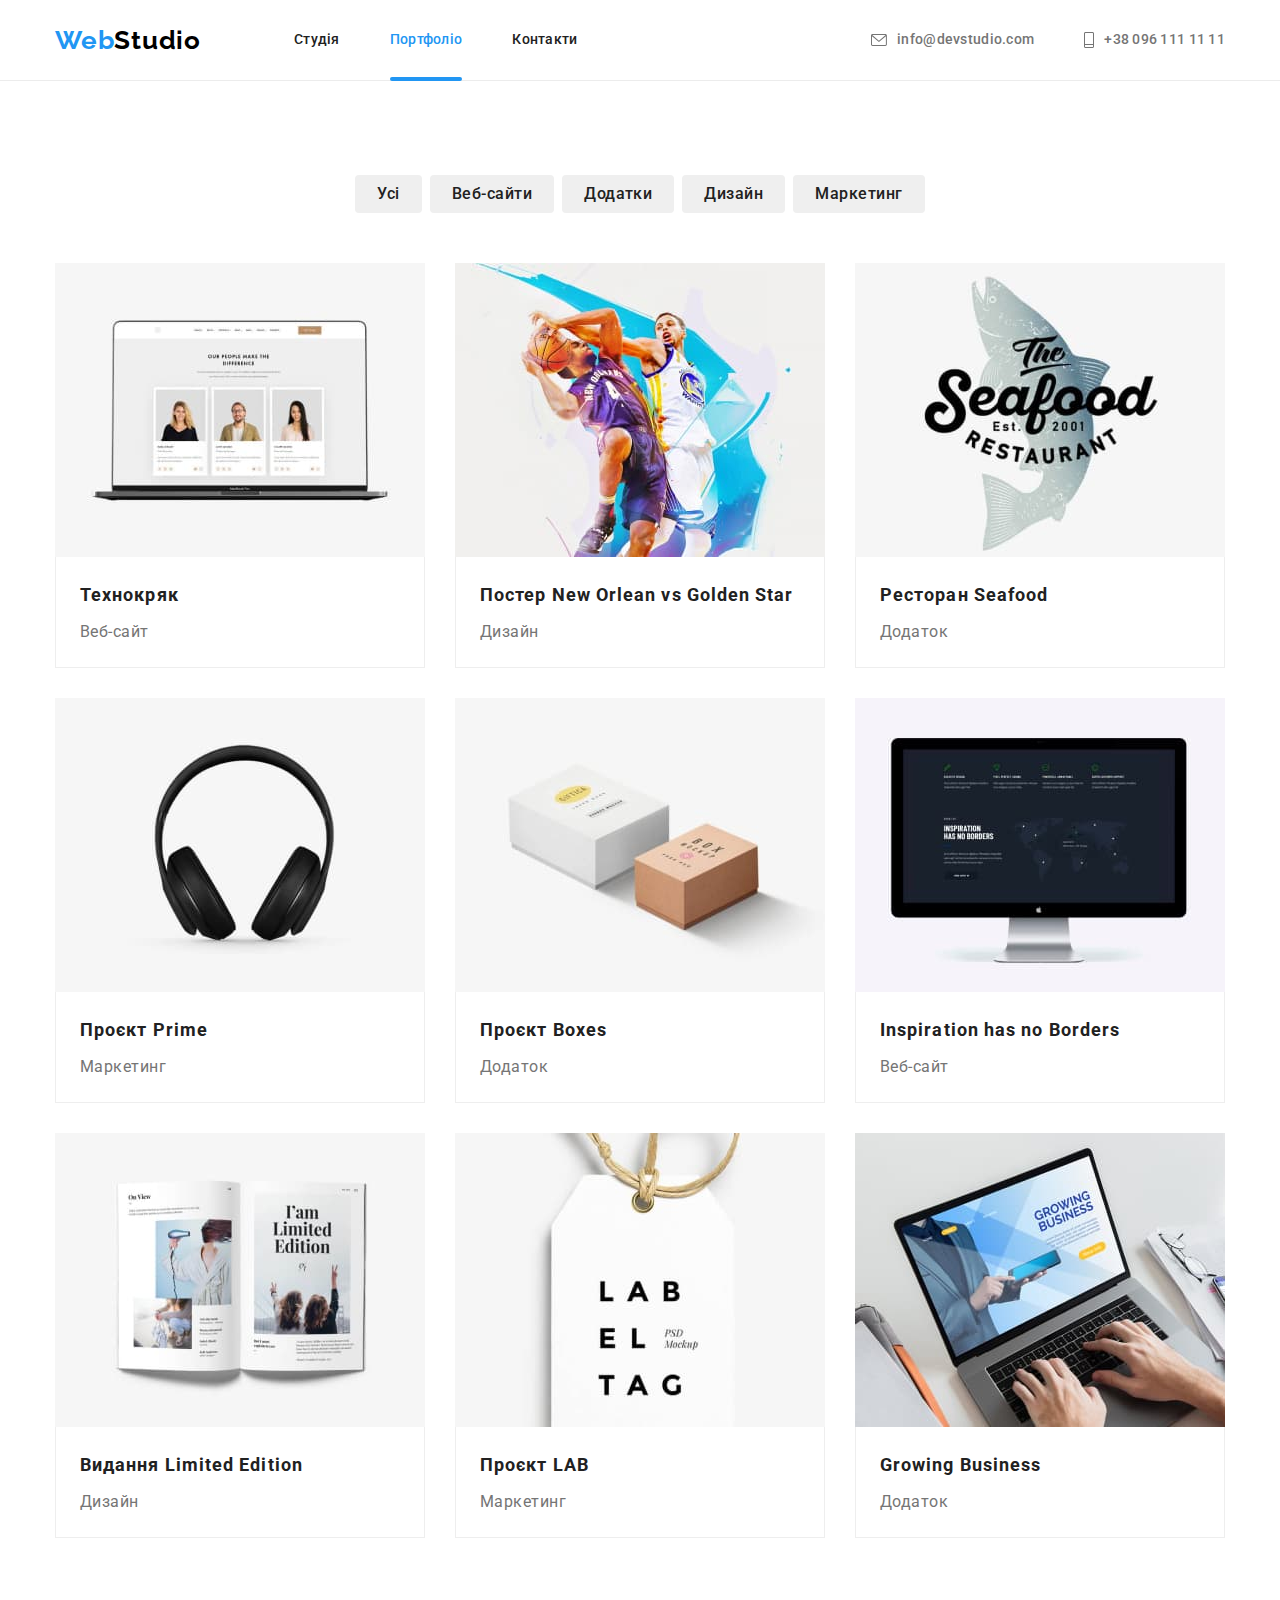
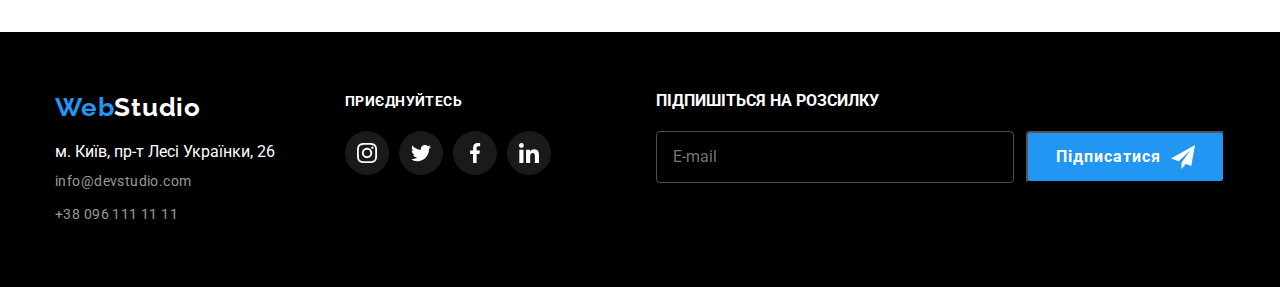
==== commit 8acd59f1: "Fix 1.1" ====
--- a/portfolio.html
+++ b/portfolio.html
@@ -240,7 +240,7 @@
     <div class="footer-form">
       <form class="footer-form-field">
         <label class="footer-form-label" for="email">
-          <b class="footer-form-label">Підпишіться на розсилку</b>
+          <b class="footer-form-label">ПІДПИШІТЬСЯ НА РОЗСИЛКУ</b>
         </label>
         <div class="footer-input">
           <input type="email" name="email" placeholder="E-mail" class="footer-email" id="email">
--- a/css/styles.css
+++ b/css/styles.css
@@ -560,6 +560,10 @@
 
  /* ПІДПИШІТЬСЯ НА РОЗСИЛКУ */
 
+ .footer-form {
+    margin-left: auto; 
+ }
+
  .footer-email {
     width: 358px;
 	padding: 16px;
@@ -718,6 +722,11 @@
 }
 
 /* -------Модальне вікно ------- */
+.modal-input, .modal-textarea {
+    font-size: 12px;
+}
+
+
 .backdrop {
     position: fixed;
     top: 0;
@@ -825,7 +834,7 @@
 
 .input-wrapper {
     position: relative;
-    margin-bottom: 10px;
+    
 
 }
 
@@ -845,14 +854,13 @@
     border: 1px solid rgba(33, 33, 33, 0.2);
     border-radius: 4px;
     resize: none;
-    transition: outline 250ms cubic-bezier(0.4, 0, 0.2, 1);
+    transition: border-color 250ms cubic-bezier(0.4, 0, 0.2, 1);
 
 }
 
 .modal-textarea:focus,
 .modal-textarea:hover {
-    border: none;
-    outline: 1px solid #2196F3;
+    border-color: var(--accent-color);
 }
 
 
@@ -879,7 +887,7 @@
     }
 
  .modal-field  {
-    margin-bottom: 20px;
+    margin-bottom: 10px;
     }
 
 
@@ -918,13 +926,14 @@
 
   .checkbox:focus + .checkbox-text span,
   .checkbox:hover + .checkbox-text span  {
-    border-color: #2196F3;
+    border-color: var(--accent-color);
   
   }
  
 .checkbox{
     appearance: none; 
-    position: absolute;   
+    position: absolute;  
+    transition: border-color 250ms cubic-bezier(0.4, 0, 0.2, 1); 
 }
 
 .checkbox-text a {
@@ -934,60 +943,6 @@
     color: #2196F3;
 
 }
-
-/* 
-.label {
-     position: relative;
-   display: block;
-    width: 100%;
-    font-weight: 400;
-    font-size: 14px;
-    line-height: 1.71;
-    letter-spacing: 0.03em;
-    color: #757575;
-    margin-left: 7px;
-
-}
-
-
-
-.checkbox-input {
-    appearance: none; 
-    position: absolute;   
-}
-
-
-.checkbox-box {
-    position: absolute;
-   display: flex;
-    margin-right: 9px;
-    opacity: 1;
-    transition: opacity 250ms cubic-bezier(0.4, 0, 0.2, 1);
-}
-
-.checkbox-input:checked ~ .checkbox-box {
-    opacity: 0;
-}
-
-.checkbox-icon {
-    position: absolute;
-    display: flex;
-    margin-right: 9px;
-    opacity: 0;
-    background-color: #2196F3;
-    transition: opacity 250ms cubic-bezier(0.4, 0, 0.2, 1);
-}
-
-.checkbox-input:checked ~ .checkbox-icon {
-    opacity: 1;
-} */
-
-
-
-
-
-
-
 
 .submit-btn {
     display: block;
